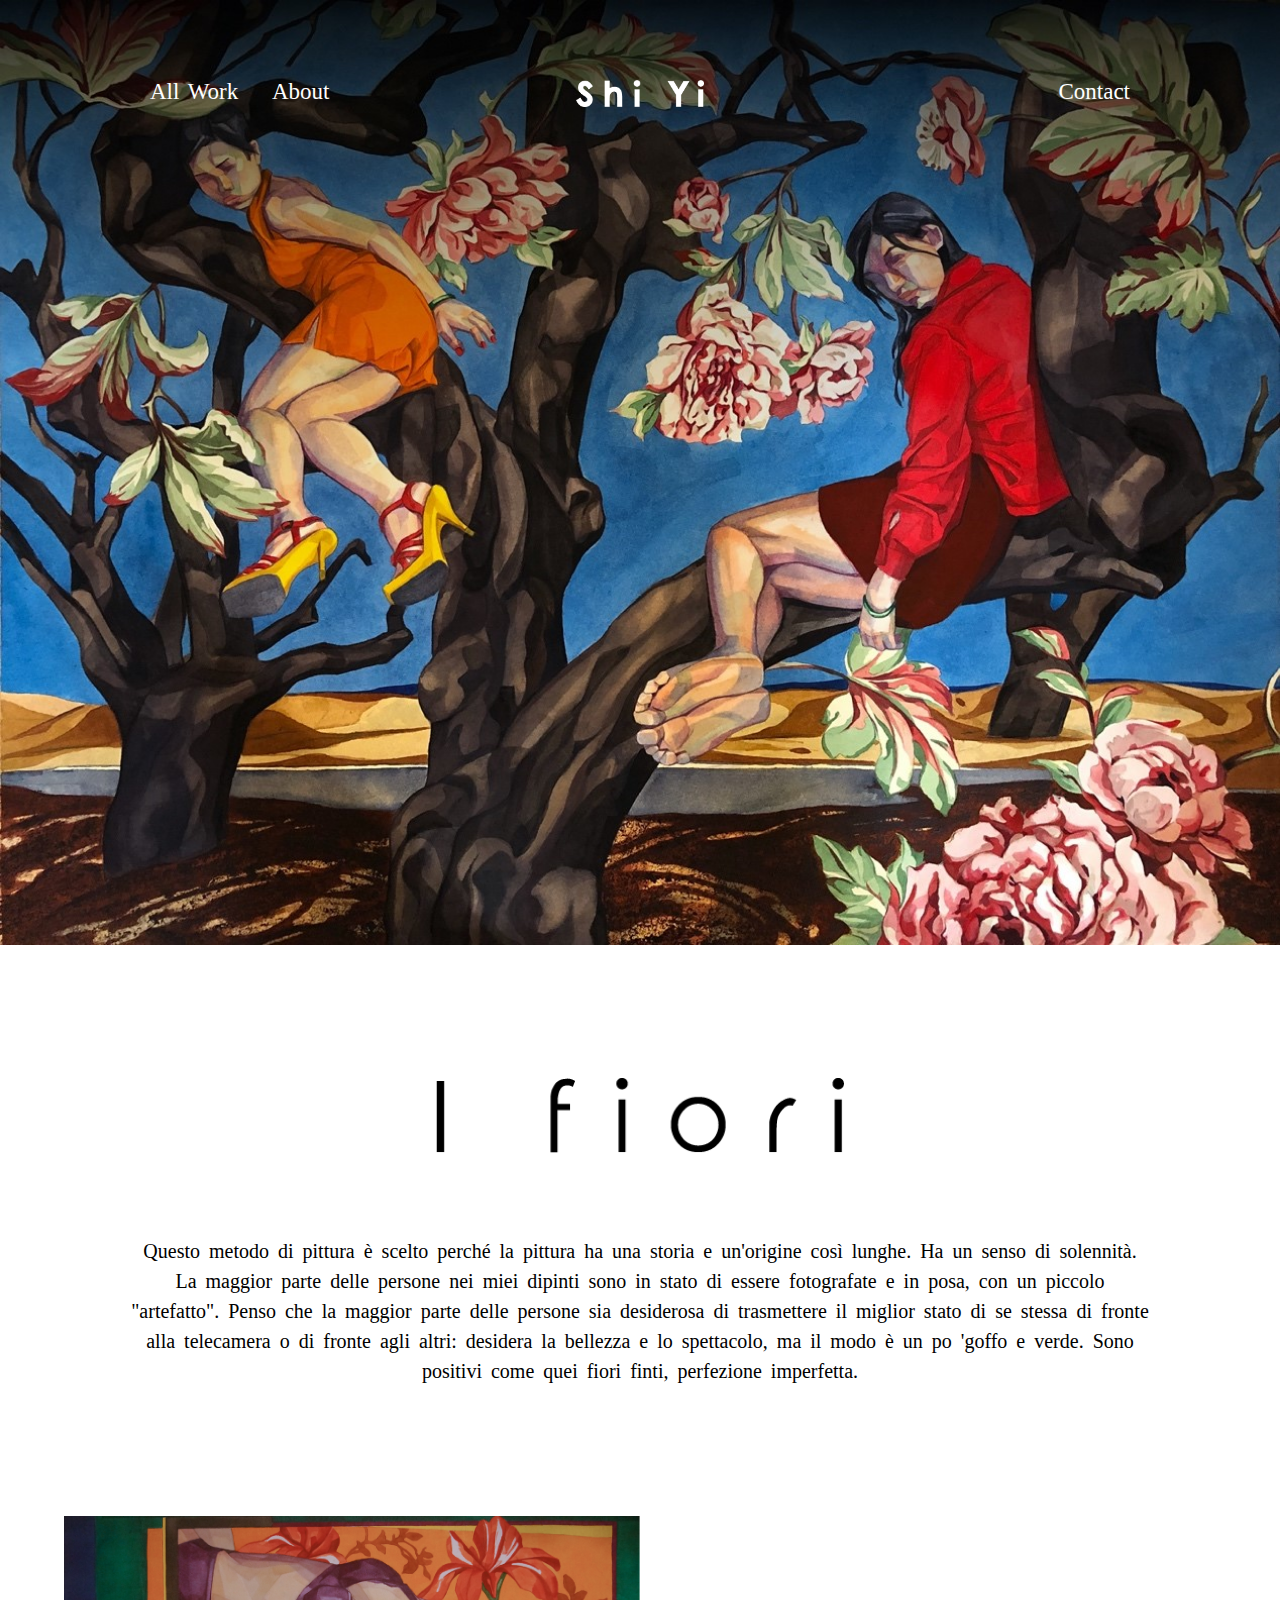
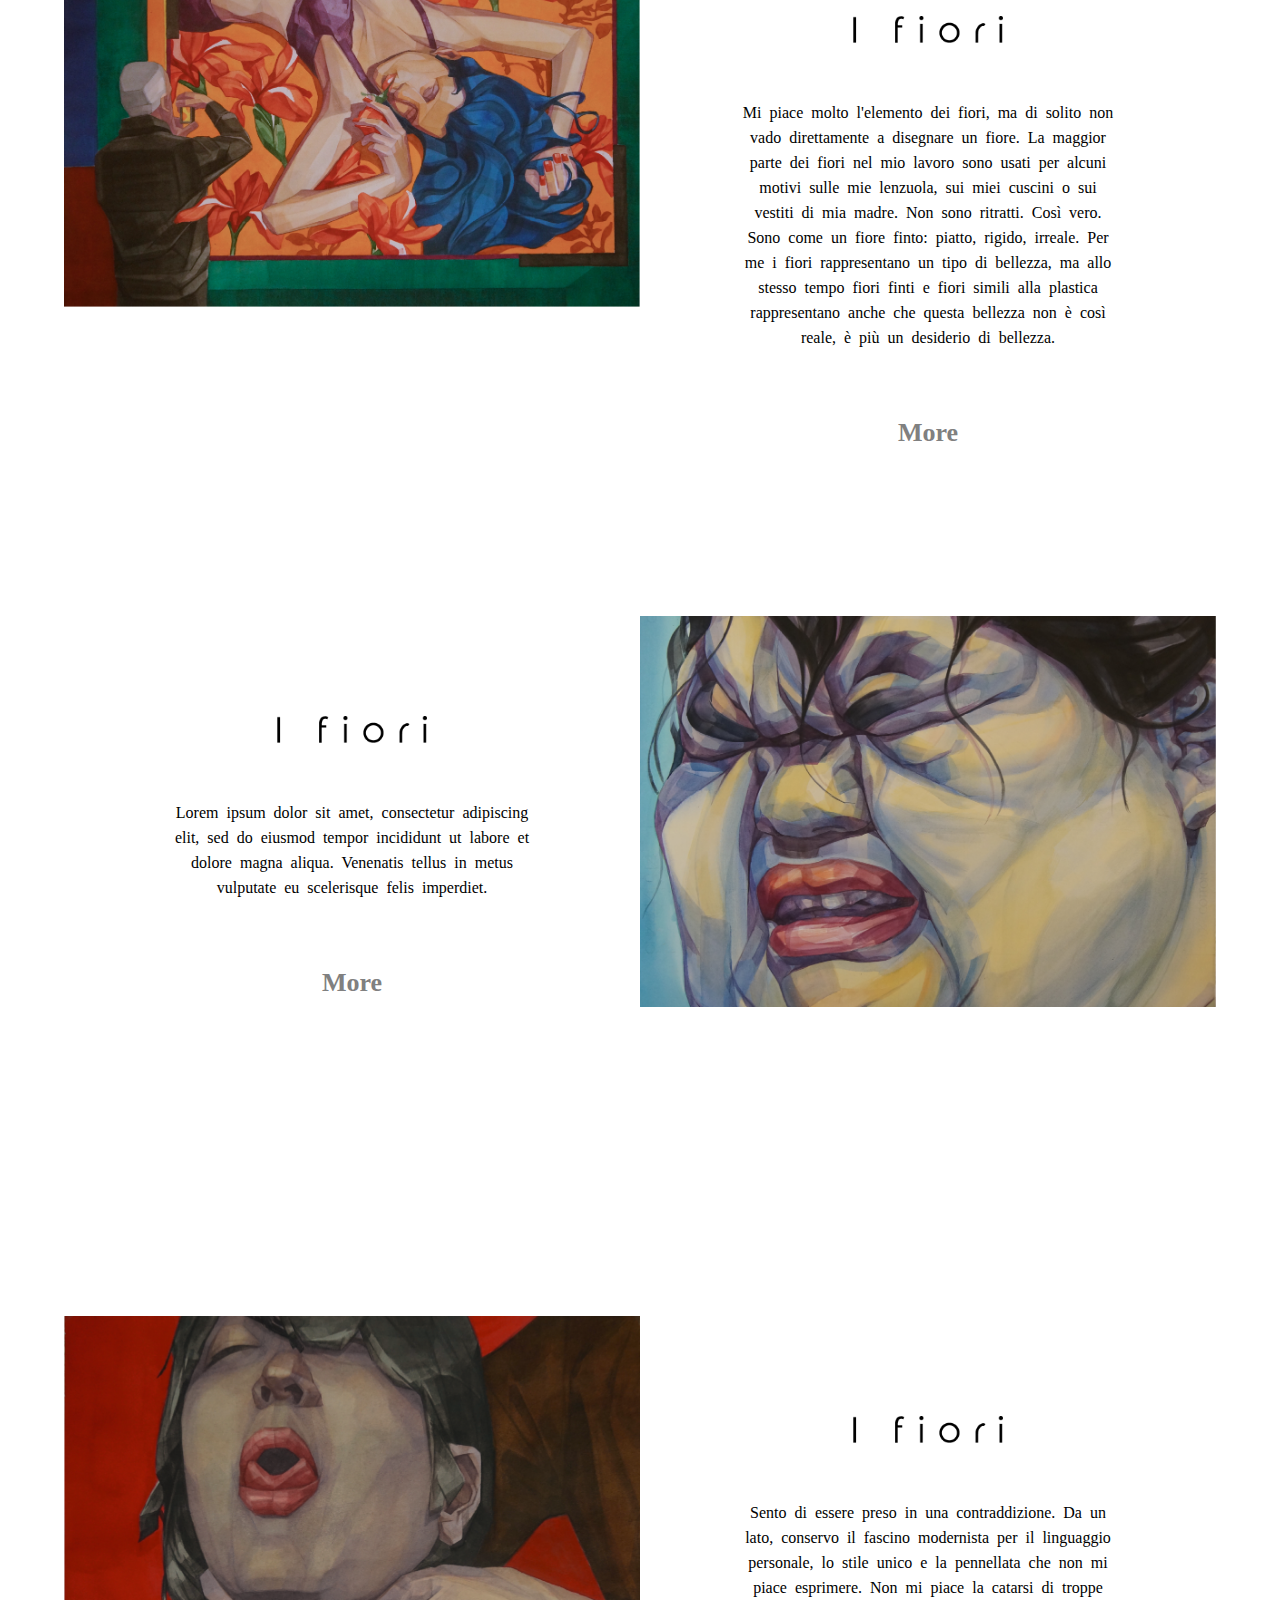
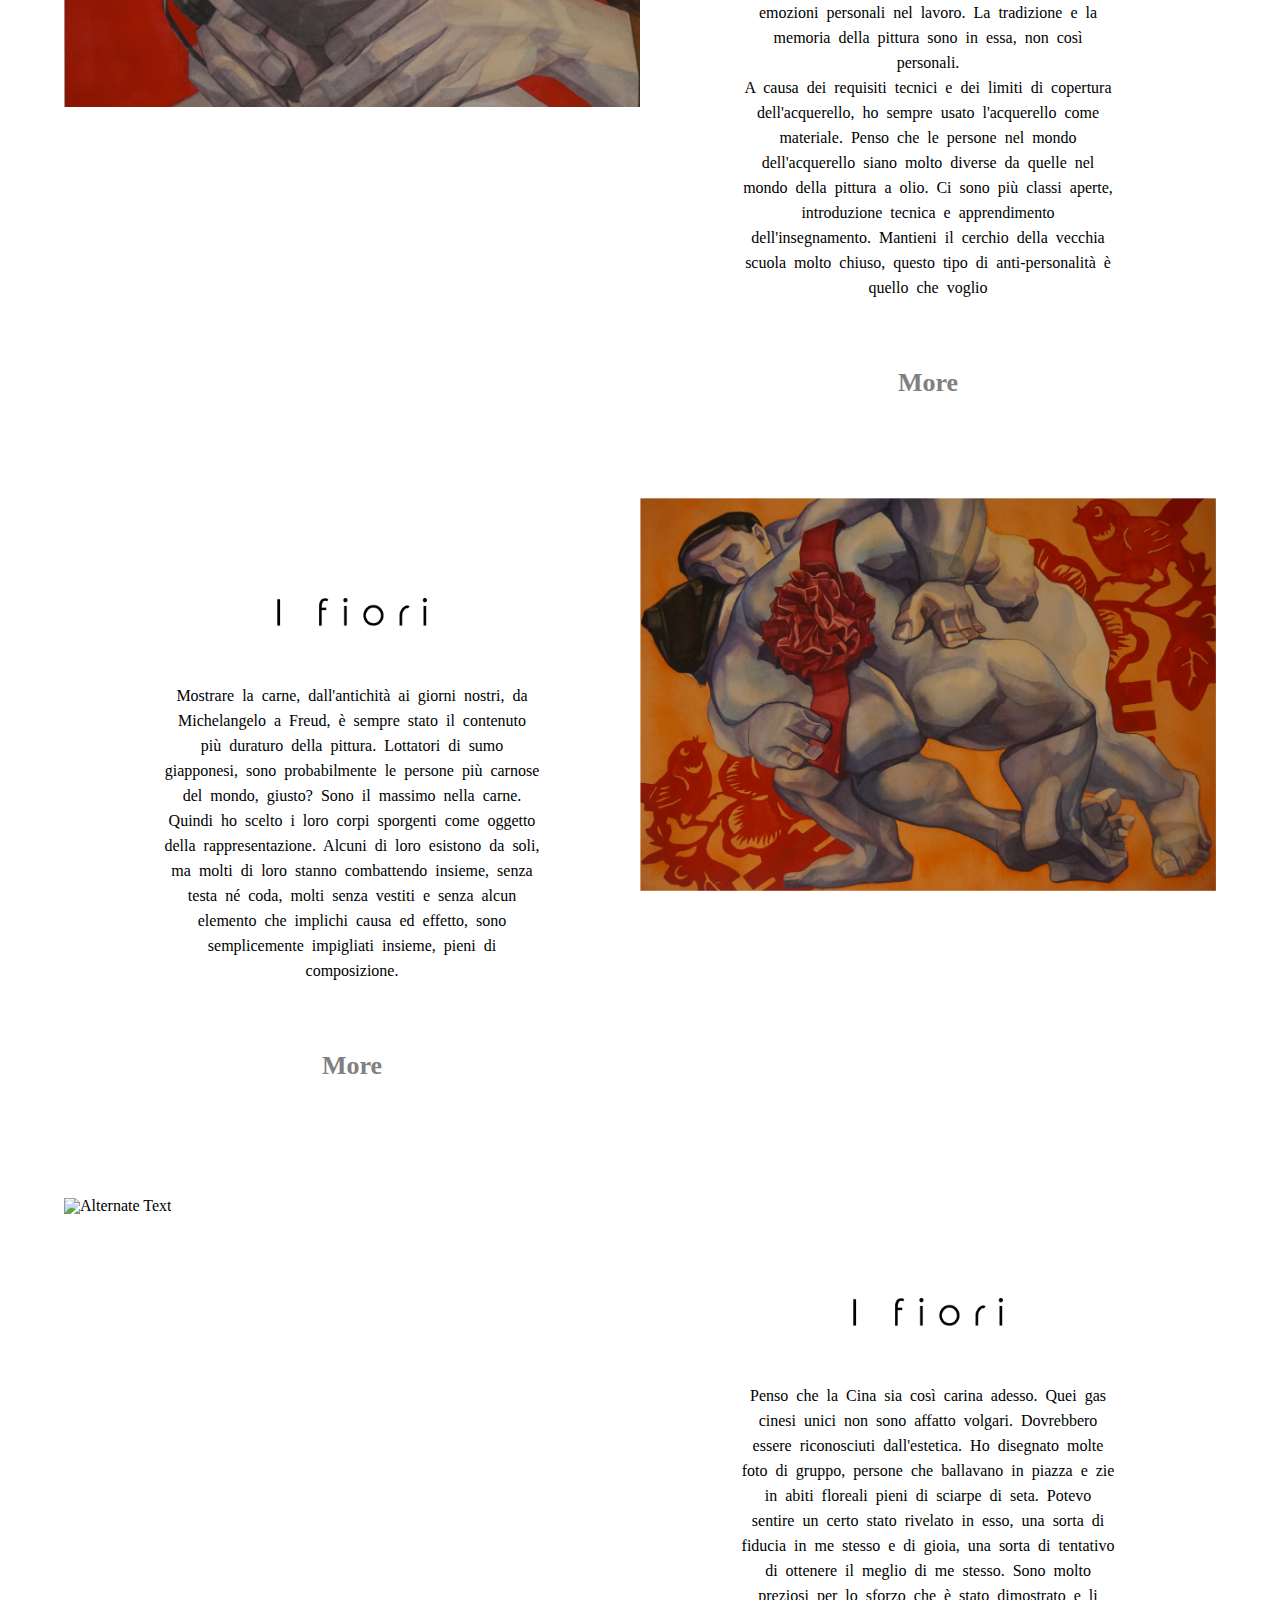
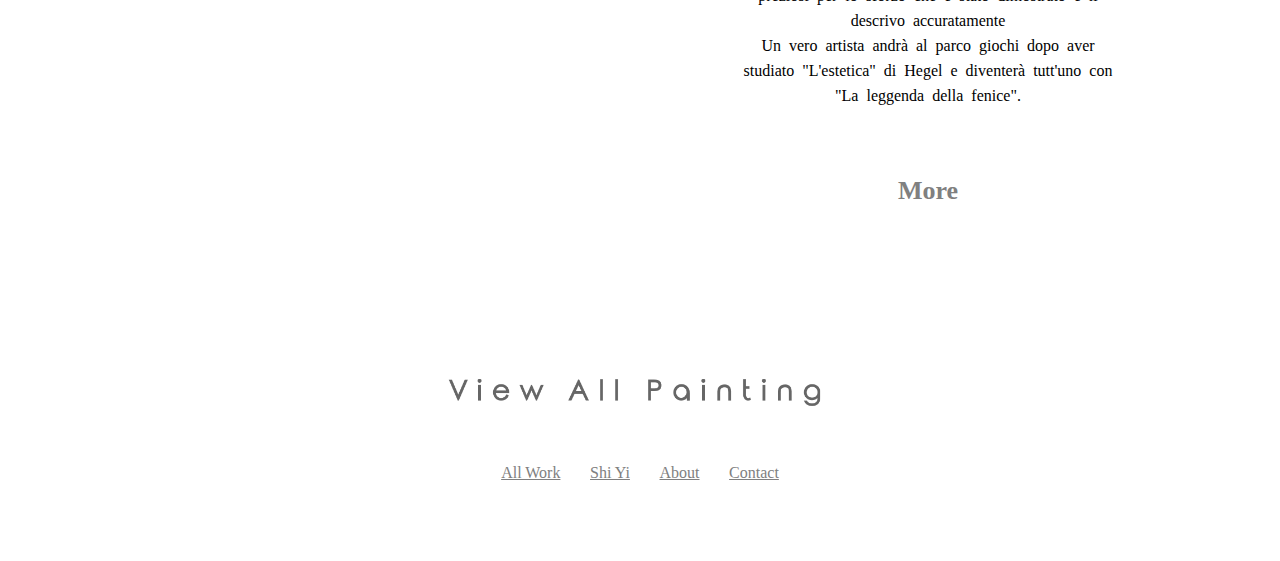
==== home/index.html @ a809796f "Add files via upload" ====
<!DOCTYPE HTML>
<html>
<head>
    <title>Shi Yi - home</title>
   
    <meta http-equiv="Content-Type" content="text/html; charset=utf-8" /> 
    <meta http-equiv="Cache-Control" content="no-transform" /> 
    <meta http-equiv="Cache-Control" content="no-siteapp" />
    <meta name="viewport" content="width=device-width,initial-scale=1.0,user-scalable=yes" />
    <link href="reset.css"rel="stylesheet"type="text/css"/>
    <link href="style.css" rel="stylesheet" />
  
    <link rel="shortcut icon" href="https://github.com/shiyi-art/works/blob/master/images/header.png?raw=true">

  <script src="https://code.jquery.com/jquery-3.5.1.min.js" integrity="sha256-9/aliU8dGd2tb6OSsuzixeV4y/faTqgFtohetphbbj0=" crossorigin="anonymous"></script>
  <script src="https://cdn.jsdelivr.net/npm/js-cookie@rc/dist/js.cookie.min.js"></script>
  

</head>
<body>

    <div class="container">
        <section id="header">
            <img id="banner" src="images/1.jpg" alt="Alternate Text" />
            <p class="p1">
				<a href="https://shiyi-art.github.io/works">All Work</a>
				&nbsp;&nbsp;
				<a href="https://shiyi-art.github.io/about">About</a> </p>
            <a href="https://shiyi-art.github.io/home"> <img class="img1" src="images/header.png"/></a>
            <p class="p2"><a href="https://shiyi-art.github.io/contact">Contact</a> </p>
        </section>

        <section id="font">
            <h1><img src="images/font.png" alt="Alternate Text" /></h1>
            <br /> <br /><br /><br />
            <p>Questo metodo di pittura è scelto perché la pittura ha una storia e un'origine così lunghe. Ha un senso di solennità.
			La maggior parte delle persone nei miei dipinti sono in stato di essere fotografate e in posa, con un piccolo "artefatto". Penso che la maggior parte delle persone sia desiderosa di trasmettere il miglior stato di se stessa di fronte alla telecamera o di fronte agli altri: desidera la bellezza e lo spettacolo, ma il modo è un po 'goffo e verde.
Sono positivi come quei fiori finti, perfezione imperfetta.</p>
        </section>
        
        <section class="box">
            <div class="left">
                <img src="images/2.png" alt="Alternate Text" />
            </div>
            <div class="right">
                <div class="txts">
                    <h1><img src="images/font.png" alt="Alternate Text" /></h1>
                    <br /><br />
                    <p>Mi piace molto l'elemento dei fiori, ma di solito non vado direttamente a disegnare un fiore. La maggior parte dei fiori nel mio lavoro sono usati per alcuni motivi sulle mie lenzuola, sui miei cuscini o sui vestiti di mia madre. Non sono ritratti. Così vero. Sono come un fiore finto: piatto, rigido, irreale. Per me i fiori rappresentano un tipo di bellezza, ma allo stesso tempo fiori finti e fiori simili alla plastica rappresentano anche che questa bellezza non è così reale, è più un desiderio di bellezza.<br>
                    </p>
                     <p class="more"><a href="https://shiyi-art.github.io/works/">More</a></p>

                </div>
            </div>
        </section>
        
        
        <section class="box">
            <div class="left">
                <div class="txts">
                    <h1><img src="images/font.png" alt="Alternate Text" /></h1>
                    <br /> <br />
                    <p>Lorem ipsum dolor sit amet, consectetur adipiscing elit, sed do eiusmod tempor incididunt ut labore et dolore magna aliqua. Venenatis tellus in metus vulputate eu scelerisque felis imperdiet.</p>
                    <p class="more"><a href="https://shiyi-art.github.io/works/">More</a></p>
                </div>
            </div>
            <div class="right">
                <img src="images/3.png" alt="Alternate Text" />
            </div>
        </section>
        
        
        
        <section class="box">
            <div class="left">
                <img src="images/4.png" alt="Alternate Text" />
            </div>
            <div class="right">
                <div class="txts">
                    <h1><img src="images/font.png" alt="Alternate Text" /></h1>
                    <br /> <br />
                    <p>Sento di essere preso in una contraddizione. Da un lato, conservo il fascino modernista per il linguaggio personale, lo stile unico e la pennellata che non mi piace esprimere. Non mi piace la catarsi di troppe emozioni personali nel lavoro. La tradizione e la memoria della pittura sono in essa, non così personali.<br>
                    A causa dei requisiti tecnici e dei limiti di copertura dell'acquerello, ho sempre usato l'acquerello come materiale. Penso che le persone nel mondo dell'acquerello siano molto diverse da quelle nel mondo della pittura a olio. Ci sono più classi aperte, introduzione tecnica e apprendimento dell'insegnamento. Mantieni il cerchio della vecchia scuola molto chiuso, questo tipo di anti-personalità è quello che voglio</p>
                    <p class="more"><a href="https://shiyi-art.github.io/works/">More</a></p>
                </div>
            </div>
        </section>
        
        
        
        <section class="box">
            <div class="left">
                <div class="txts">
                    <h1><img src="images/font.png" alt="Alternate Text" /></h1>
                    <p>&nbsp;</p>
                    <p>&nbsp;</p>
                    Mostrare la carne, dall'antichità ai giorni nostri, da Michelangelo a Freud, è sempre stato il contenuto più duraturo della pittura. Lottatori di sumo giapponesi, sono probabilmente le persone più carnose del mondo, giusto? Sono il massimo nella carne. Quindi ho scelto i loro corpi sporgenti come oggetto della rappresentazione. Alcuni di loro esistono da soli, ma molti di loro stanno combattendo insieme, senza testa né coda, molti senza vestiti e senza alcun elemento che implichi causa ed effetto, sono semplicemente impigliati insieme, pieni di composizione.
                    <p class="more"><a href="https://shiyi-art.github.io/works/">More</a></p>
                </div>
            </div>
            <div class="right">
                <img src="images/5.png" alt="Alternate Text" />
            </div>
        </section>
        
        
        <section class="box">
            <div class="left">
                <img src="images/6.JPG" alt="Alternate Text" />
            </div>
            <div class="right">
                <div class="txts">
                    <h1><img src="images/font.png" alt="Alternate Text" /></h1>
                    <br /> <br />
                    <p>Penso che la Cina sia così carina adesso. Quei gas cinesi unici non sono affatto volgari. Dovrebbero essere riconosciuti dall'estetica. Ho disegnato molte foto di gruppo, persone che ballavano in piazza e zie in abiti floreali pieni di sciarpe di seta. Potevo sentire un certo stato rivelato in esso, una sorta di fiducia in me stesso e di gioia, una sorta di tentativo di ottenere il meglio di me stesso. Sono molto preziosi per lo sforzo che è stato dimostrato e li descrivo accuratamente<br>
                    Un vero artista andrà al parco giochi dopo aver studiato &quot;L'estetica&quot; di Hegel e diventerà tutt'uno con &quot;La leggenda della fenice&quot;.</p>
                    <p class="more"><a href="https://shiyi-art.github.io/works/z">More</a></p>
                </div>
            </div>
        </section>

        <section id="footer">
            <h1><a href="https://shiyi-art.github.io/works"><img src="images/footer.png" /></a></h1>
            <br />  <br />  <br />
            <div class="as">
                <a href="https://shiyi-art.github.io/works">All Work</a>
                <a href="https://shiyi-art.github.io/home">Shi Yi</a>
                <a href="https://shiyi-art.github.io/about">About</a>
                <a href="https://shiyi-art.github.io/contact">Contact</a>
            </div>
       
        </section>

    </div>


</body>
</html>
---- home/style.css ----
* {
            margin: 0;
            padding: 0;
        }


        #banner {
            width: 100%;
        }

        #header {
            position: relative;
        }

        .p1 {
            position: absolute;
            left: 150px;
            top: 80px;
            font-size: 23px;
            color: white;
            cursor: pointer;
            word-spacing:3px;
        }

        .p2 {
            position: absolute;
            right: 150px;
            top: 80px;
            font-size: 23px;
            color: white;
            cursor: pointer;
        }

        .img1 {
            position: absolute;
            left: 0;
            right: 0;
            top: 80px;
            margin: auto;
            width: 10%;
        }

     #header   a {
            color: white;
            text-decoration: none;
        }

        #font {
            height: 420px;
            width: 700px;
            margin: 0 auto;
            text-align: center;
            padding: 130px;
            font-size: 20px;
        }
		
		
        #font p {
            line-height: 30px;
            word-spacing: 4px;
        }
		
		

            #font h1 img {
            width:40%;
            }

        .more {
            padding-top: 70px;
        }

            .more a {
                color: #808080;
                font-size: 26px;
                font-weight: bold;
                text-decoration:none;
            }
			
 
          .box {
            width: 90%;
            margin: 0 auto;
            clear: both;
           min-height:700px;
        }

        .left, .right {
            float: left;
            width: 50%;
        }

        .box img {
            width: 100%;
        }

        .box .txts {
            padding: 100px;
            text-align: center;
            line-height:25px;
            word-spacing: 4px;
        }

        .box h1 img {
            width: 40%;
        }

        #footer {
            clear: both;
            text-align: center;
            height: 400px;
            padding-top:70px;
        }

            #footer img {
            width:30%;
            }

        .as a {
			
		margin:0.8rem;  
        color:#808080;
        font-size:25px;
        }

        .as {
        margin-bottom:80px;
        }

        


  
  
  
  .container {
  display: -webkit-flex;
  display: flex;
  -webkit-flex-flow: row wrap;
  flex-flow: row wrap;
}

  #header{
  width: 100%;

}
    .p1{
		 top: 5.5rem;
		left: 1rem;
		font-size: 1rem;
		}	
	.p2{
		 top: 5.5rem;
		right: 1rem;
		font-size: 1rem;
		}
	.img1 {
		width: 30%;
		left: 6rem;
		
		}		


   .as{
	  
		text-align: center;
		}
   .as a{
	    margin:0.8rem; 
		font-size: 1rem;
		}



.left, .right, .right5, #font, #footer {
  width: 100%;
  height:auto;

}



@media (min-width: 600px) {
.left, .right, .right5, #font, #footer {
  width: 100%;
  height:auto;

}
        .p1 {
            position: absolute;
            left: 60px;
            top: 80px;
            font-size: 23px;
            color: white;
            cursor: pointer;
            word-spacing:3px;
        }

        .p2 {
            position: absolute;
            right: 80px;
            top: 80px;
            font-size: 23px;
            color: white;
            cursor: pointer;
        }

        .img1 {
            position: absolute;
			left: 100px;
            top: 80px;
            margin: auto;
            width: 15%;
        }

}




@media (min-width: 800px) {
.left, .right {
            float: left;
            width: 50%;
        }
        .p1 {
            position: absolute;
            left: 150px;
            top: 80px;
            font-size: 23px;
            color: white;
            cursor: pointer;
            word-spacing:3px;
        }

        .p2 {
            position: absolute;
            right: 150px;
            top: 80px;
            font-size: 23px;
            color: white;
            cursor: pointer;
        }

        .img1 {
            position: absolute;
            left: 0;
            right: 0;
            top: 80px;
            margin: auto;
            width: 10%;
        }

}
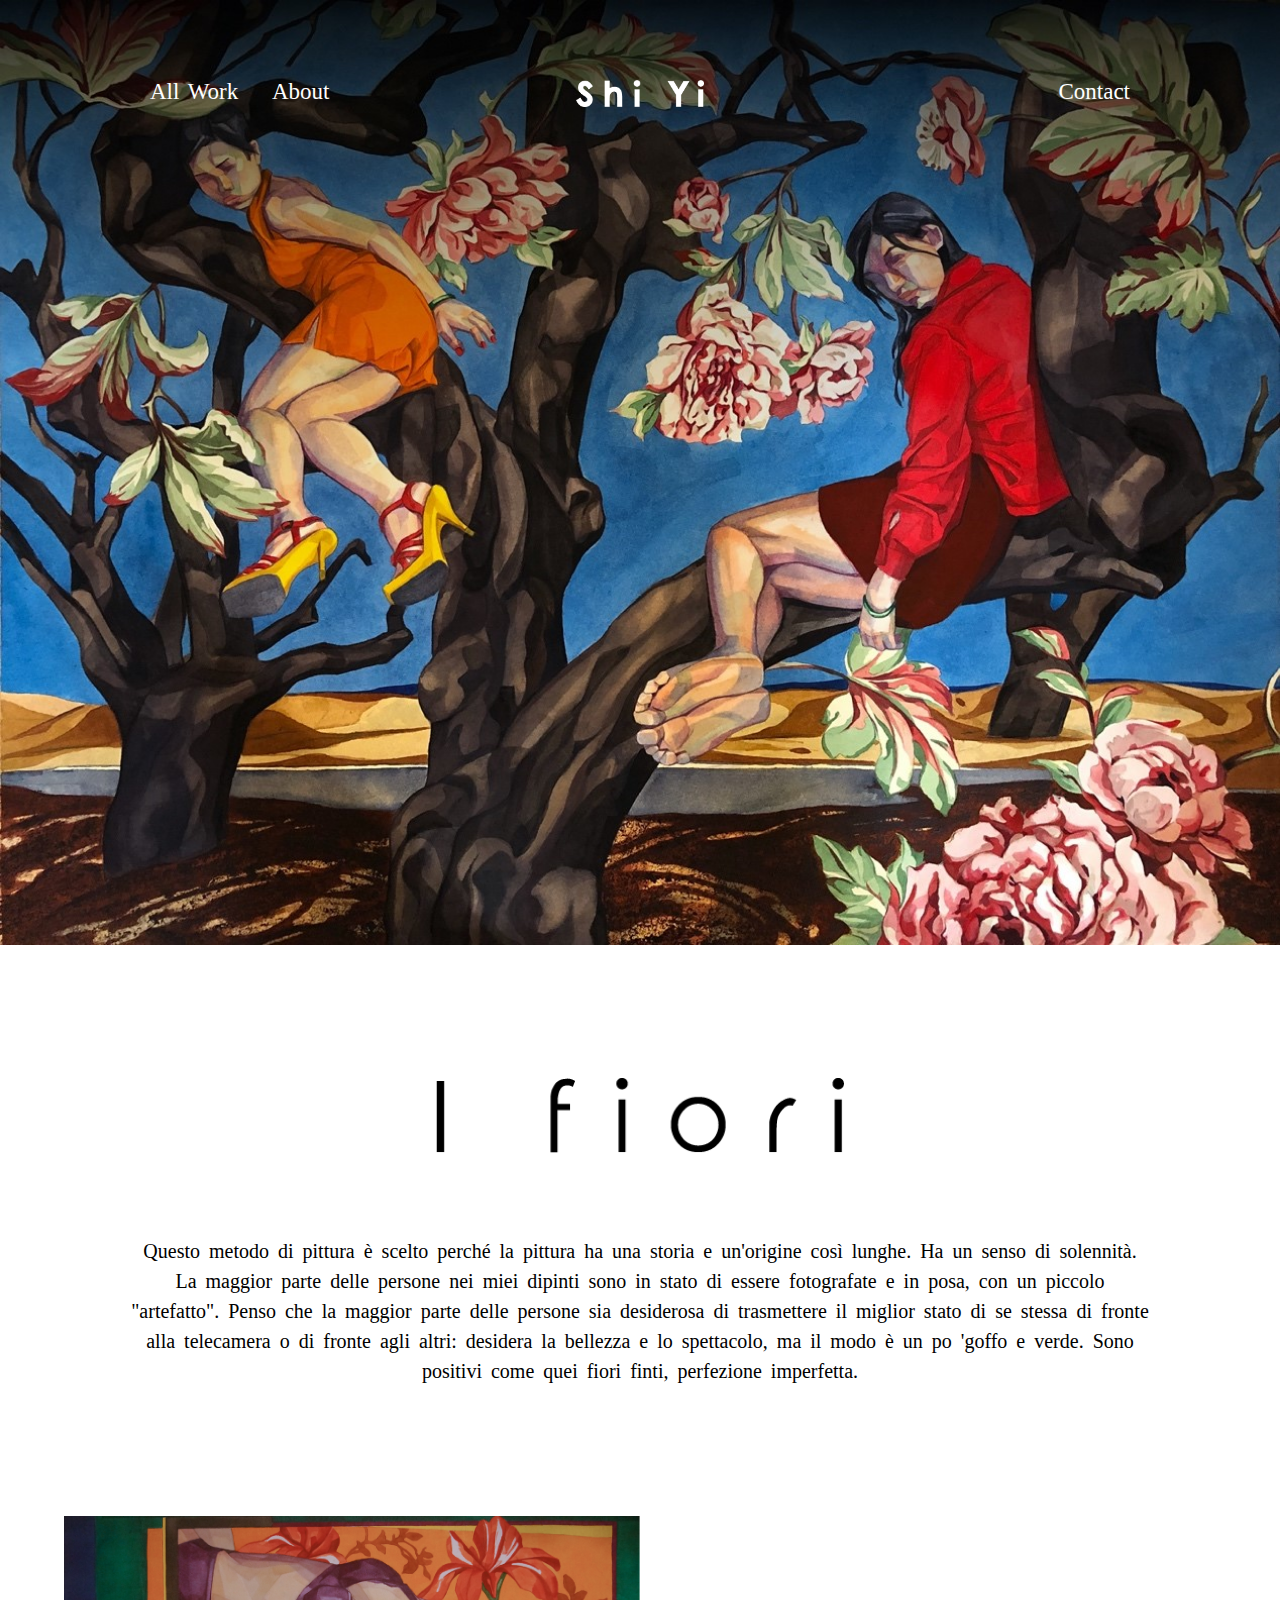
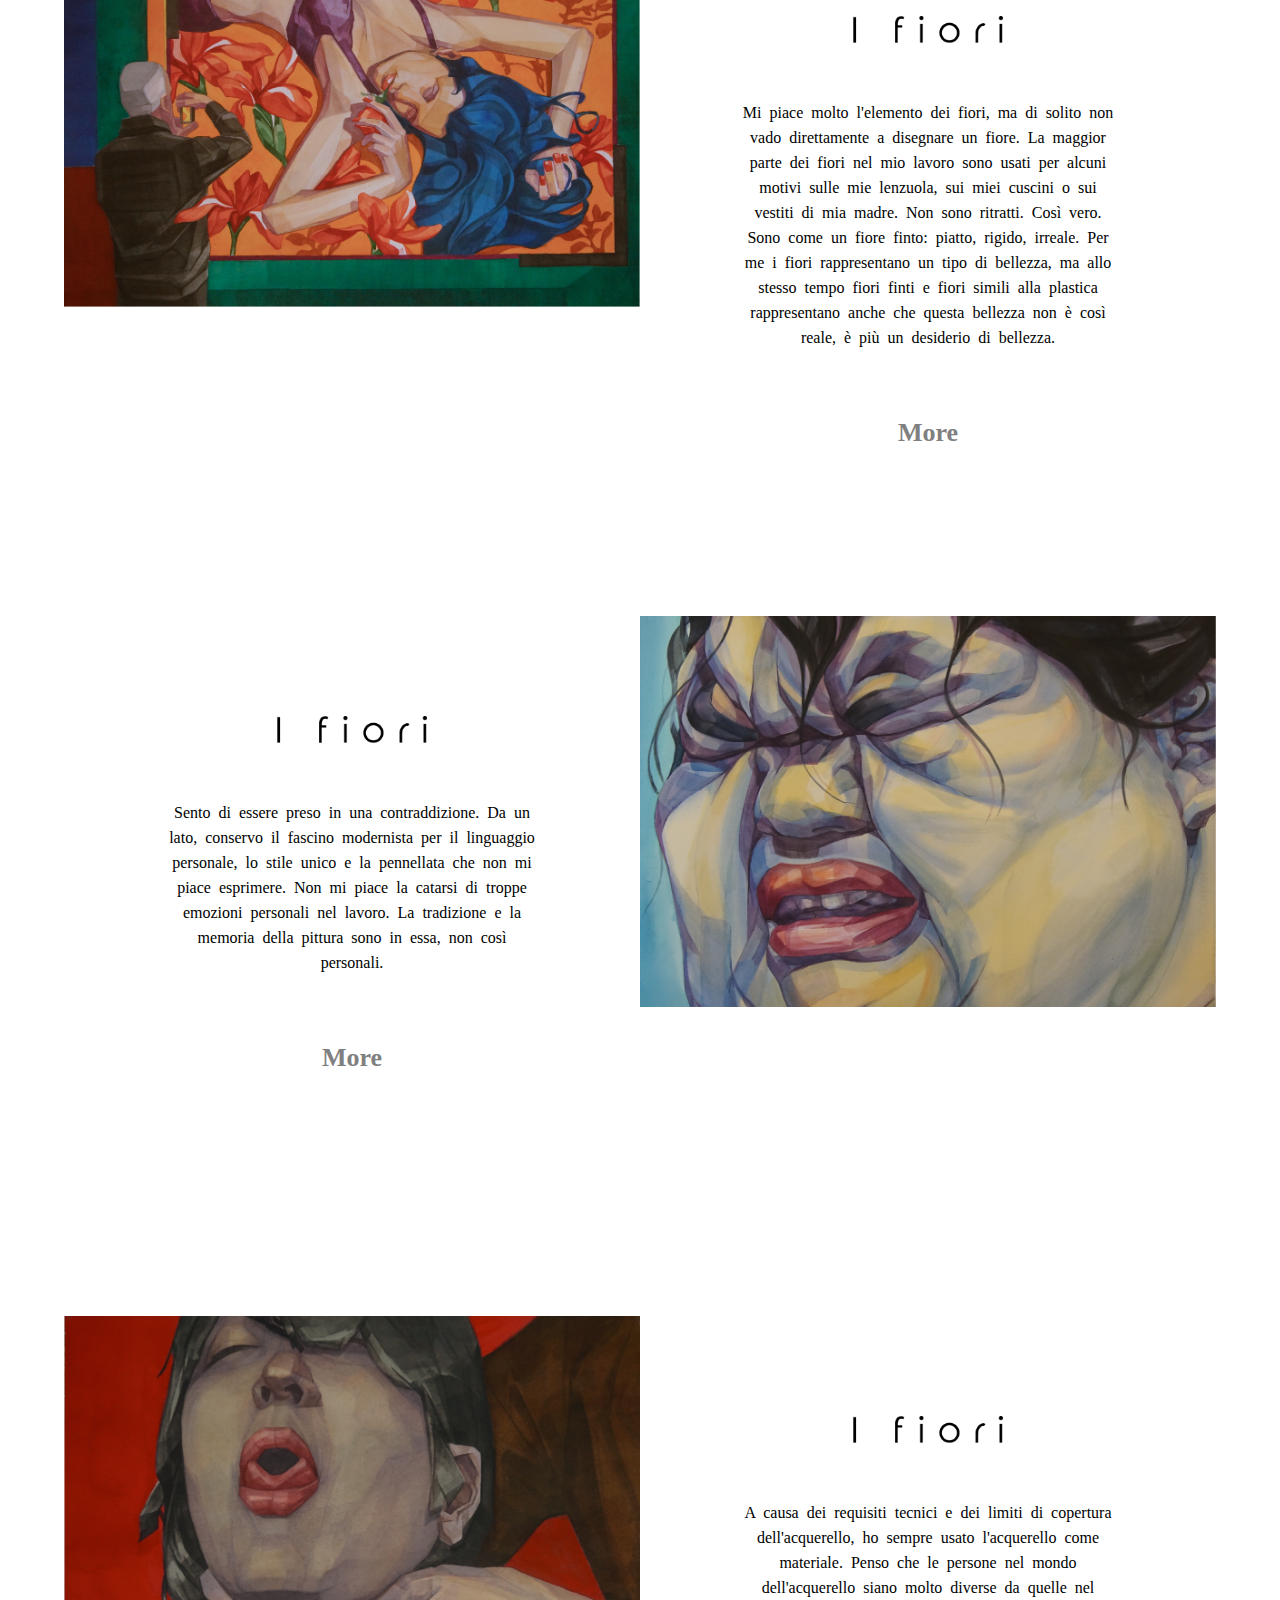
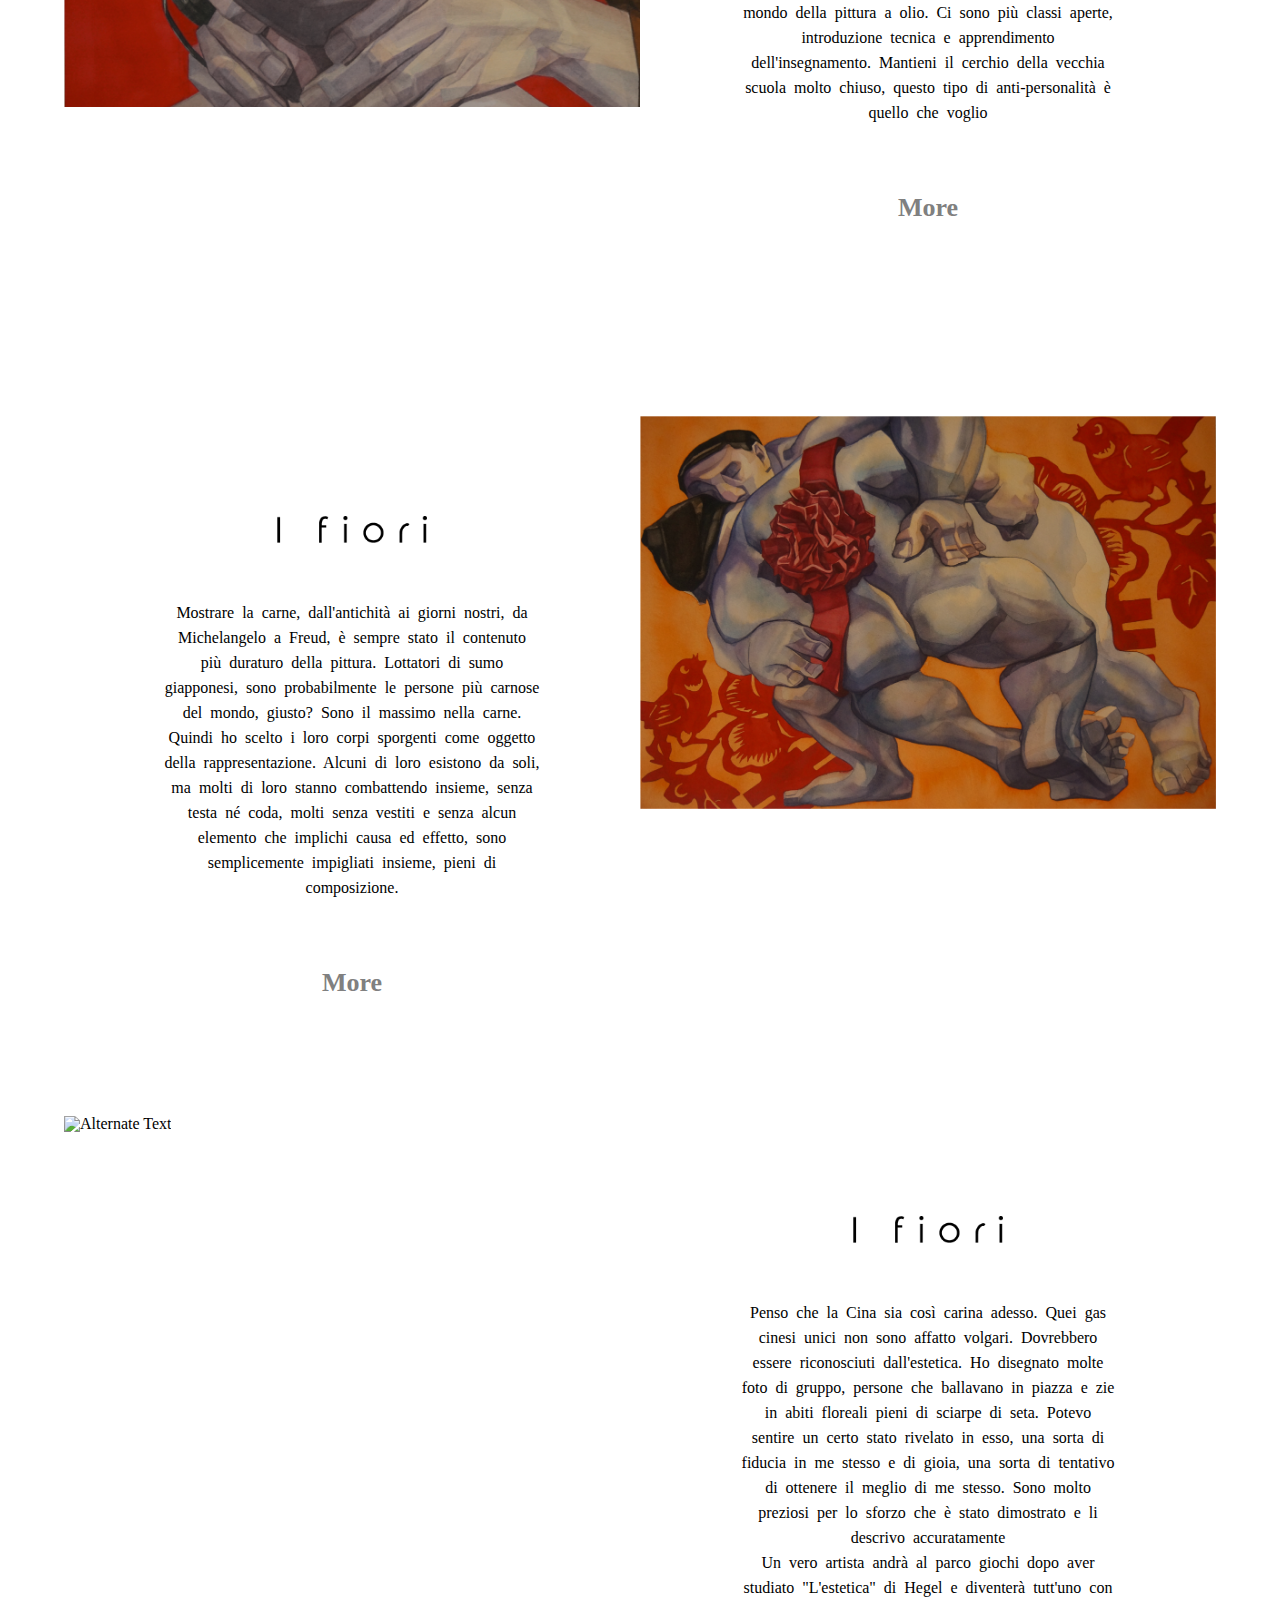
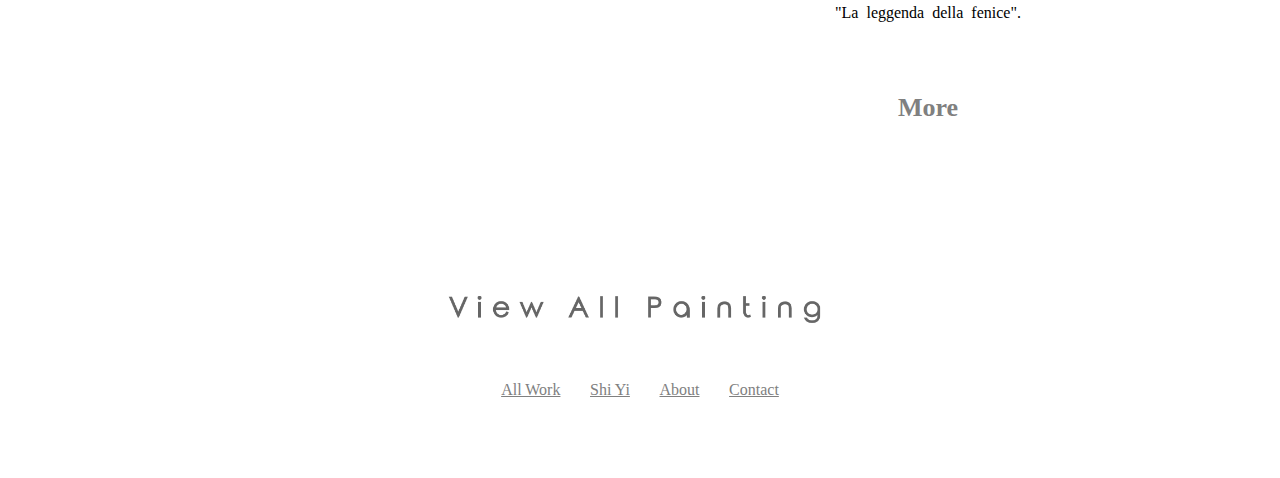
==== commit 761bdbe0: "Add files via upload" ====
--- a/home/index.html
+++ b/home/index.html
@@ -60,7 +60,7 @@
                 <div class="txts">
                     <h1><img src="images/font.png" alt="Alternate Text" /></h1>
                     <br /> <br />
-                    <p>Lorem ipsum dolor sit amet, consectetur adipiscing elit, sed do eiusmod tempor incididunt ut labore et dolore magna aliqua. Venenatis tellus in metus vulputate eu scelerisque felis imperdiet.</p>
+                    <p>Sento di essere preso in una contraddizione. Da un lato, conservo il fascino modernista per il linguaggio personale, lo stile unico e la pennellata che non mi piace esprimere. Non mi piace la catarsi di troppe emozioni personali nel lavoro. La tradizione e la memoria della pittura sono in essa, non così personali.</p>
                     <p class="more"><a href="https://shiyi-art.github.io/works/">More</a></p>
                 </div>
             </div>
@@ -79,8 +79,7 @@
                 <div class="txts">
                     <h1><img src="images/font.png" alt="Alternate Text" /></h1>
                     <br /> <br />
-                    <p>Sento di essere preso in una contraddizione. Da un lato, conservo il fascino modernista per il linguaggio personale, lo stile unico e la pennellata che non mi piace esprimere. Non mi piace la catarsi di troppe emozioni personali nel lavoro. La tradizione e la memoria della pittura sono in essa, non così personali.<br>
-                    A causa dei requisiti tecnici e dei limiti di copertura dell'acquerello, ho sempre usato l'acquerello come materiale. Penso che le persone nel mondo dell'acquerello siano molto diverse da quelle nel mondo della pittura a olio. Ci sono più classi aperte, introduzione tecnica e apprendimento dell'insegnamento. Mantieni il cerchio della vecchia scuola molto chiuso, questo tipo di anti-personalità è quello che voglio</p>
+                    <p>A causa dei requisiti tecnici e dei limiti di copertura dell'acquerello, ho sempre usato l'acquerello come materiale. Penso che le persone nel mondo dell'acquerello siano molto diverse da quelle nel mondo della pittura a olio. Ci sono più classi aperte, introduzione tecnica e apprendimento dell'insegnamento. Mantieni il cerchio della vecchia scuola molto chiuso, questo tipo di anti-personalità è quello che voglio</p>
                     <p class="more"><a href="https://shiyi-art.github.io/works/">More</a></p>
                 </div>
             </div>
@@ -114,7 +113,7 @@
                     <br /> <br />
                     <p>Penso che la Cina sia così carina adesso. Quei gas cinesi unici non sono affatto volgari. Dovrebbero essere riconosciuti dall'estetica. Ho disegnato molte foto di gruppo, persone che ballavano in piazza e zie in abiti floreali pieni di sciarpe di seta. Potevo sentire un certo stato rivelato in esso, una sorta di fiducia in me stesso e di gioia, una sorta di tentativo di ottenere il meglio di me stesso. Sono molto preziosi per lo sforzo che è stato dimostrato e li descrivo accuratamente<br>
                     Un vero artista andrà al parco giochi dopo aver studiato &quot;L'estetica&quot; di Hegel e diventerà tutt'uno con &quot;La leggenda della fenice&quot;.</p>
-                    <p class="more"><a href="https://shiyi-art.github.io/works/z">More</a></p>
+                    <p class="more"><a href="https://shiyi-art.github.io/works/">More</a></p>
                 </div>
             </div>
         </section>
